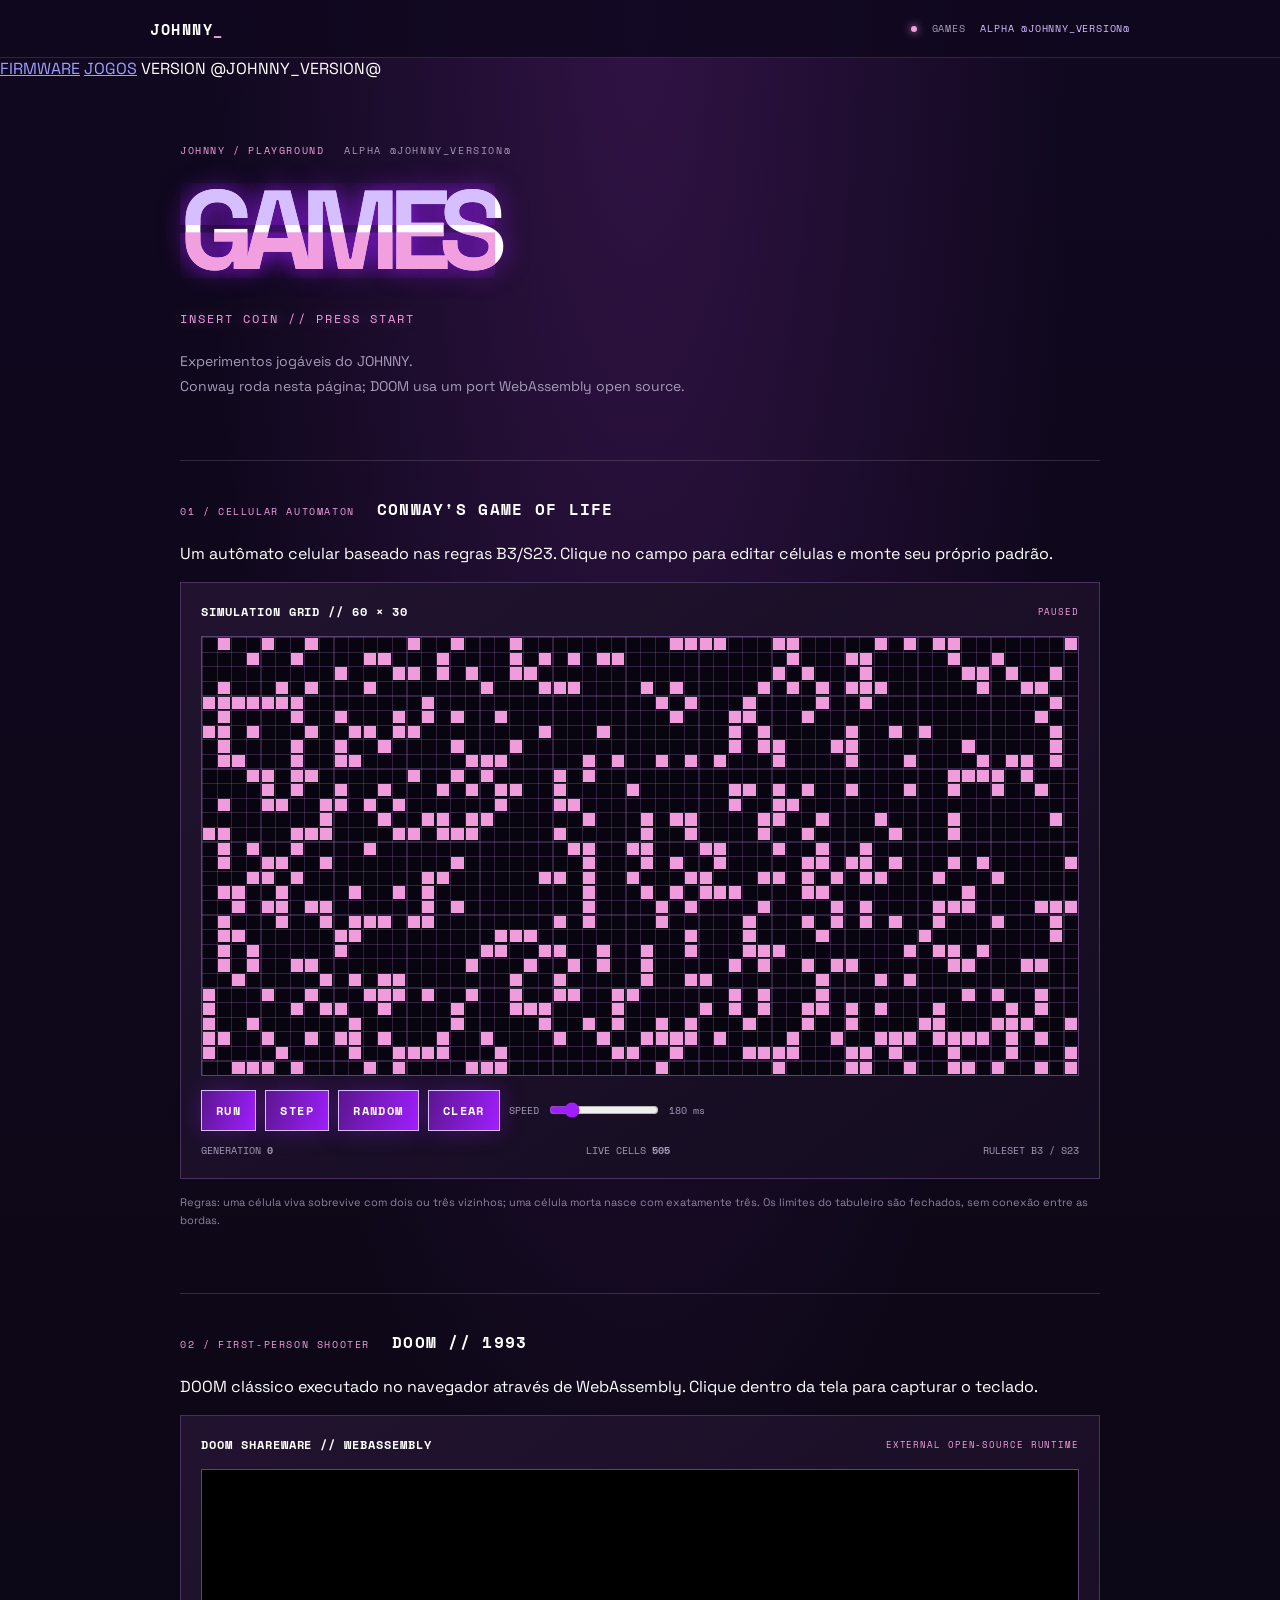
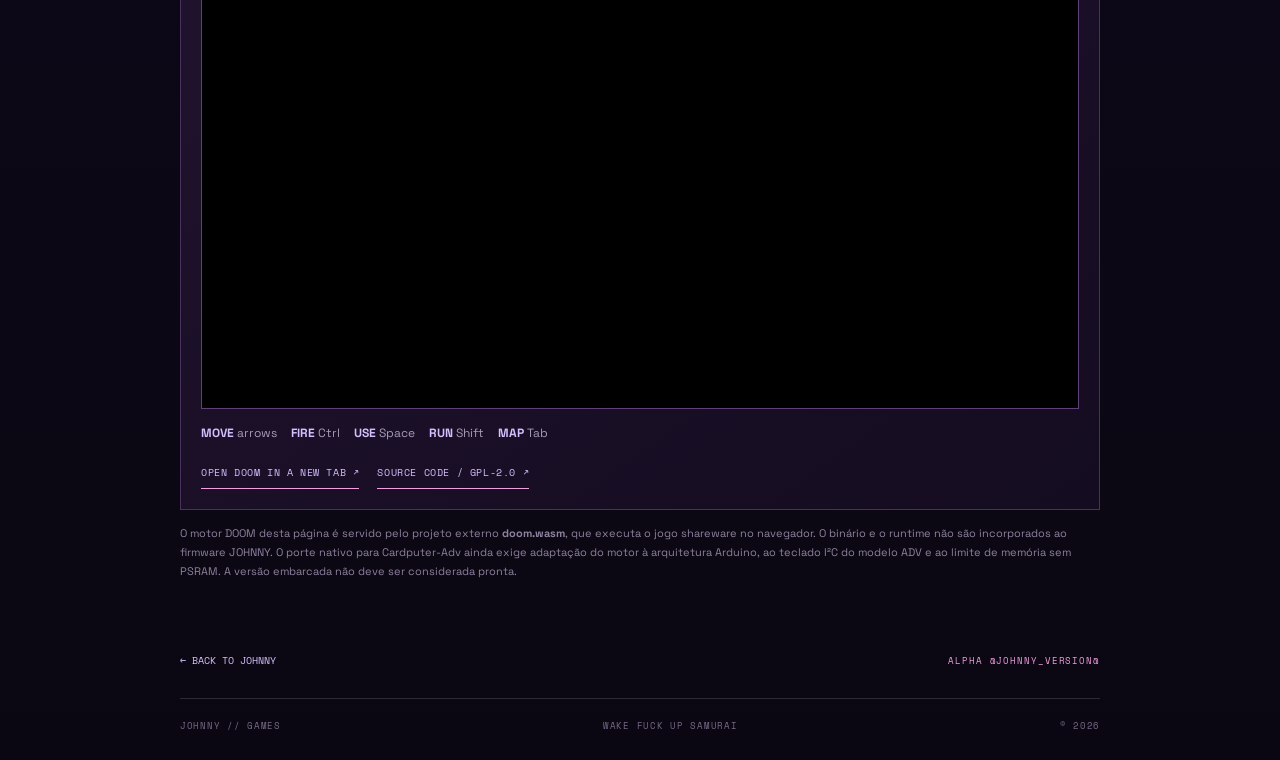
==== games.html @ 4cd77ca8 "Add Games page with Conway Life and browser DOOM" ====
<!doctype html>
<html lang="pt-BR">
<head>
<meta charset="utf-8">
<meta name="viewport" content="width=device-width,initial-scale=1">
<meta name="theme-color" content="#10081f">
<meta http-equiv="Cache-Control" content="no-cache, no-store, must-revalidate">
<meta http-equiv="Pragma" content="no-cache">
<meta http-equiv="Expires" content="0">
<meta name="description" content="JOHNNY Games — Conway's Game of Life and DOOM 1993 in the browser.">
<title>JOHNNY // GAMES</title>
<link rel="stylesheet" href="style.css?v=@JOHNNY_VERSION@">
<style>
.games-hero{min-height:300px;padding:64px 0 36px;text-align:left;align-items:flex-start}
.games-hero .glitch{font-size:clamp(64px,12vw,112px);margin:25px 0 14px}
.game-panel{border:1px solid var(--line);background:linear-gradient(145deg,#21132f,#140c20);padding:20px;margin-top:18px}
.game-panel-head{display:flex;justify-content:space-between;align-items:center;gap:12px;margin-bottom:16px}
.game-panel-head h3{margin:0;font:700 12px 'Space Mono',monospace;letter-spacing:.08em}
.game-tag{font:9px 'Space Mono',monospace;color:var(--pink);letter-spacing:.1em}
.life-canvas-wrap{width:100%;overflow:auto;border:1px solid #604078;background:#080510}
#life-canvas{display:block;width:100%;min-width:520px;height:auto;image-rendering:pixelated;cursor:crosshair;outline:none}
.life-controls{display:flex;align-items:center;flex-wrap:wrap;gap:9px;margin-top:14px}
.life-controls button{padding:11px 14px}
.life-controls label{display:flex;gap:8px;align-items:center;color:var(--muted);font:10px 'Space Mono',monospace}
.life-controls input{accent-color:var(--purple);width:110px}
.game-stats{display:flex;justify-content:space-between;gap:10px;flex-wrap:wrap;margin-top:12px;color:var(--muted);font:10px 'Space Mono',monospace}
.doom-frame-wrap{width:100%;height:clamp(270px,55vw,540px);background:#050307;border:1px solid #604078;overflow:hidden}
#doom-frame{display:block;width:100%;height:100%;border:0;background:#000}
.doom-notes{display:flex;gap:14px;flex-wrap:wrap;margin-top:14px;color:var(--muted);font-size:12px;line-height:1.7}
.doom-notes strong{color:var(--lav)}
.game-actions{display:flex;gap:18px;flex-wrap:wrap;margin-top:14px}
.game-actions a{color:var(--lav);font:10px 'Space Mono',monospace;letter-spacing:.06em;text-decoration:none;border-bottom:1px solid var(--pink);padding:8px 0}
.game-footnote{color:#8f829f;font-size:11px;line-height:1.7;margin-top:14px}
.back-top{display:flex;justify-content:space-between;align-items:center;margin:10px 0 30px}
.back-top a{color:var(--lav);text-decoration:none;font:10px 'Space Mono',monospace}
@media(max-width:640px){.games-hero{padding-top:52px}.game-panel{padding:13px}.game-panel-head{align-items:flex-start;flex-direction:column}.life-controls button{flex:1}.doom-frame-wrap{height:360px}}
</style>
</head>
<body>
<header class="topbar">
  <a class="brand" href="index.html">JOHNNY<span>_</span></a>
  <div class="device-state"><i></i> GAMES <b>ALPHA @JOHNNY_VERSION@</b></div>
</header>
<nav class="site-tabs" aria-label="Site sections">
  <a href="index.html">FIRMWARE</a>
  <a class="active" href="games.html">JOGOS</a>
  <span>VERSION @JOHNNY_VERSION@</span>
</nav>
<main>
<section class="hero games-hero">
  <div class="eyebrow">JOHNNY / PLAYGROUND <span>ALPHA @JOHNNY_VERSION@</span></div>
  <h1 class="glitch" data-text="GAMES">GAMES</h1>
  <p class="tagline">INSERT COIN // PRESS START</p>
  <p class="intro">Experimentos jogáveis do JOHNNY.<br>Conway roda nesta página; DOOM usa um port WebAssembly open source.</p>
</section>

<section class="section" id="life">
  <div class="section-head"><span>01 / CELLULAR AUTOMATON</span><h2>CONWAY'S GAME OF LIFE</h2></div>
  <p class="intro">Um autômato celular baseado nas regras B3/S23. Clique no campo para editar células e monte seu próprio padrão.</p>
  <div class="game-panel">
    <div class="game-panel-head"><h3>SIMULATION GRID // 60 × 30</h3><span class="game-tag" id="life-state">PAUSED</span></div>
    <div class="life-canvas-wrap"><canvas id="life-canvas" width="720" height="360" tabindex="0" aria-label="Grade do Jogo da Vida de Conway. Clique para ativar ou desativar células."></canvas></div>
    <div class="life-controls">
      <button id="life-toggle">RUN</button>
      <button id="life-step">STEP</button>
      <button id="life-random" class="secondary">RANDOM</button>
      <button id="life-clear" class="secondary">CLEAR</button>
      <label>SPEED <input id="life-speed" type="range" min="60" max="800" step="20" value="180"><output id="life-speed-value">180 ms</output></label>
    </div>
    <div class="game-stats"><span>GENERATION <b id="life-generation">0</b></span><span>LIVE CELLS <b id="life-population">0</b></span><span>RULESET B3 / S23</span></div>
  </div>
  <p class="game-footnote">Regras: uma célula viva sobrevive com dois ou três vizinhos; uma célula morta nasce com exatamente três. Os limites do tabuleiro são fechados, sem conexão entre as bordas.</p>
</section>

<section class="section" id="doom">
  <div class="section-head"><span>02 / FIRST-PERSON SHOOTER</span><h2>DOOM // 1993</h2></div>
  <p class="intro">DOOM clássico executado no navegador através de WebAssembly. Clique dentro da tela para capturar o teclado.</p>
  <div class="game-panel">
    <div class="game-panel-head"><h3>DOOM SHAREWARE // WEBASSEMBLY</h3><span class="game-tag">EXTERNAL OPEN-SOURCE RUNTIME</span></div>
    <div class="doom-frame-wrap">
      <iframe id="doom-frame" src="https://jacobenget.github.io/doom.wasm/examples/browser/doom.html" title="DOOM 1993 running in WebAssembly" loading="lazy" allow="fullscreen" allowfullscreen referrerpolicy="strict-origin-when-cross-origin"></iframe>
    </div>
    <div class="doom-notes">
      <span><strong>MOVE</strong> arrows</span>
      <span><strong>FIRE</strong> Ctrl</span>
      <span><strong>USE</strong> Space</span>
      <span><strong>RUN</strong> Shift</span>
      <span><strong>MAP</strong> Tab</span>
    </div>
    <div class="game-actions">
      <a href="https://jacobenget.github.io/doom.wasm/examples/browser/doom.html" target="_blank" rel="noopener noreferrer">OPEN DOOM IN A NEW TAB ↗</a>
      <a href="https://github.com/jacobenget/doom.wasm" target="_blank" rel="noopener noreferrer">SOURCE CODE / GPL-2.0 ↗</a>
    </div>
  </div>
  <p class="game-footnote">O motor DOOM desta página é servido pelo projeto externo <strong>doom.wasm</strong>, que executa o jogo shareware no navegador. O binário e o runtime não são incorporados ao firmware JOHNNY. O porte nativo para Cardputer-Adv ainda exige adaptação do motor à arquitetura Arduino, ao teclado I²C do modelo ADV e ao limite de memória sem PSRAM. A versão embarcada não deve ser considerada pronta.</p>
</section>

<div class="back-top"><a href="index.html">← BACK TO JOHNNY</a><span class="game-tag">ALPHA @JOHNNY_VERSION@</span></div>
<footer><span>JOHNNY // GAMES</span><span>WAKE FUCK UP SAMURAI</span><span>© 2026</span></footer>
</main>
<script>
(() => {
  const canvas = document.getElementById("life-canvas");
  const ctx = canvas.getContext("2d", { alpha: false });
  const cols = 60, rows = 30, cell = 12;
  let grid = new Uint8Array(cols * rows);
  let next = new Uint8Array(cols * rows);
  let running = false, generation = 0, lastStep = 0, interval = 180;
  const index = (x, y) => y * cols + x;
  const $ = (id) => document.getElementById(id);

  function render() {
    ctx.fillStyle = "#080510";
    ctx.fillRect(0, 0, canvas.width, canvas.height);
    ctx.fillStyle = "#ef9bdc";
    for (let y = 0; y < rows; y++) {
      for (let x = 0; x < cols; x++) {
        if (grid[index(x, y)]) ctx.fillRect(x * cell + 1, y * cell + 1, cell - 2, cell - 2);
      }
    }
    ctx.strokeStyle = "rgba(161, 110, 193, .27)";
    ctx.lineWidth = 1;
    for (let x = 0; x <= cols; x++) {
      ctx.beginPath(); ctx.moveTo(x * cell + .5, 0); ctx.lineTo(x * cell + .5, canvas.height); ctx.stroke();
    }
    for (let y = 0; y <= rows; y++) {
      ctx.beginPath(); ctx.moveTo(0, y * cell + .5); ctx.lineTo(canvas.width, y * cell + .5); ctx.stroke();
    }
    $("life-generation").textContent = generation;
    $("life-population").textContent = grid.reduce((sum, value) => sum + value, 0);
    $("life-state").textContent = running ? "RUNNING" : "PAUSED";
    $("life-toggle").textContent = running ? "PAUSE" : "RUN";
  }

  function step() {
    for (let y = 0; y < rows; y++) {
      for (let x = 0; x < cols; x++) {
        let neighbours = 0;
        for (let dy = -1; dy <= 1; dy++) {
          for (let dx = -1; dx <= 1; dx++) {
            if (dx === 0 && dy === 0) continue;
            const nx = x + dx, ny = y + dy;
            if (nx >= 0 && nx < cols && ny >= 0 && ny < rows) neighbours += grid[index(nx, ny)];
          }
        }
        const current = grid[index(x, y)];
        next[index(x, y)] = current ? (neighbours === 2 || neighbours === 3 ? 1 : 0) : (neighbours === 3 ? 1 : 0);
      }
    }
    const old = grid; grid = next; next = old;
    generation++;
    render();
  }

  function setRunning(value) {
    running = value;
    lastStep = 0;
    render();
  }

  function seed() {
    for (let i = 0; i < grid.length; i++) grid[i] = Math.random() < .27 ? 1 : 0;
    generation = 0; render();
  }

  function clear() {
    grid.fill(0); generation = 0; setRunning(false);
  }

  function animationFrame(now) {
    if (running && (!lastStep || now - lastStep >= interval)) {
      step();
      lastStep = now;
    }
    requestAnimationFrame(animationFrame);
  }

  canvas.addEventListener("pointerdown", event => {
    const bounds = canvas.getBoundingClientRect();
    const x = Math.floor((event.clientX - bounds.left) * canvas.width / bounds.width / cell);
    const y = Math.floor((event.clientY - bounds.top) * canvas.height / bounds.height / cell);
    if (x < 0 || x >= cols || y < 0 || y >= rows) return;
    grid[index(x, y)] ^= 1;
    render();
    canvas.focus({ preventScroll: true });
  });
  $("life-toggle").addEventListener("click", () => setRunning(!running));
  $("life-step").addEventListener("click", () => { setRunning(false); step(); });
  $("life-random").addEventListener("click", seed);
  $("life-clear").addEventListener("click", clear);
  $("life-speed").addEventListener("input", event => {
    interval = Number(event.target.value);
    $("life-speed-value").textContent = interval + " ms";
  });
  document.addEventListener("keydown", event => {
    if (event.target instanceof HTMLInputElement || event.target instanceof HTMLButtonElement) return;
    if (event.code === "Space") { event.preventDefault(); setRunning(!running); }
    else if (event.key.toLowerCase() === "r") seed();
    else if (event.key.toLowerCase() === "c") clear();
    else if (event.key.toLowerCase() === "n") { setRunning(false); step(); }
  });
  seed();
  setRunning(false);
  requestAnimationFrame(animationFrame);
})();
</script>
</body>
</html>
---- style.css ----
@import url('https://fonts.googleapis.com/css2?family=Space+Grotesk:wght@400;500;600;700&family=Space+Mono:wght@400;700&display=swap');
:root{color-scheme:dark;--bg:#10081f;--panel:#1b102b;--purple:#a01fff;--pink:#f19fdf;--lav:#d5bfff;--muted:#a69bb8;--line:#49315e}
*{box-sizing:border-box}html{scroll-behavior:smooth}
body{margin:0;min-height:100vh;background:radial-gradient(ellipse at 50% 0,#301344 0,transparent 48%),linear-gradient(180deg,#10081f,#0b0712);color:#fff;font-family:'Space Grotesk',sans-serif}
.topbar{height:58px;padding:0 max(22px,calc((100vw - 980px)/2));display:flex;align-items:center;justify-content:space-between;border-bottom:1px solid #ffffff20;background:#10081fdd}
.brand{font:700 15px 'Space Mono',monospace;letter-spacing:.1em;color:white;text-decoration:none}.brand span{color:var(--pink);animation:blink 1s steps(2) infinite}
.device-state{font:10px 'Space Mono',monospace;color:var(--muted);letter-spacing:.08em}.device-state i{display:inline-block;width:6px;height:6px;border-radius:50%;background:var(--pink);box-shadow:0 0 9px var(--pink);margin-right:8px}.device-state b{color:var(--lav);font-weight:400;margin-left:8px}
main{width:min(920px,calc(100% - 40px));margin:auto}.hero{text-align:center;min-height:520px;padding:82px 0 40px;display:flex;flex-direction:column;align-items:center}
.eyebrow,.section-head>span,.transfer small{font:10px 'Space Mono',monospace;letter-spacing:.16em;color:var(--pink)}.eyebrow span{color:var(--muted);margin-left:12px}
.glitch{position:relative;display:inline-block;margin:28px 0 12px;font-size:clamp(82px,18vw,164px);font-weight:700;letter-spacing:-.105em;line-height:.85;color:#fff;text-shadow:0 0 26px #a01fff88}
.glitch:before,.glitch:after{content:attr(data-text);position:absolute;inset:0;pointer-events:none;overflow:hidden}.glitch:before{color:var(--lav);clip-path:inset(0 0 56% 0);animation:glitch-a 3s infinite steps(1)}.glitch:after{color:var(--pink);clip-path:inset(52% 0 0 0);animation:glitch-b 2.3s infinite steps(1)}
@keyframes glitch-a{0%,88%,100%{transform:translate(0)}89%{transform:translate(-5px,-2px)}91%{transform:translate(3px,1px)}93%{transform:translate(-2px,0)}}@keyframes glitch-b{0%,82%,100%{transform:translate(0)}84%{transform:translate(4px,2px)}86%{transform:translate(-4px,-1px)}88%{transform:translate(2px,0)}}@keyframes blink{50%{opacity:0}}
.tagline{margin:18px 0;color:var(--pink);font:12px 'Space Mono',monospace;letter-spacing:.17em;text-shadow:0 0 14px #f19fdf66}.hero>p:not(.tagline):not(.install-note){color:var(--muted);font-size:14px;line-height:1.8;margin:4px 0 24px}
esp-web-install-button{display:block}button{cursor:pointer;border:1px solid var(--lav);background:linear-gradient(110deg,#5b168e,#a01fff);color:#fff;padding:16px 28px;font:700 12px 'Space Mono',monospace;letter-spacing:.12em;box-shadow:0 0 25px #a01fff4d;transition:transform .2s,box-shadow .2s}button:hover{transform:translateY(-2px);box-shadow:0 0 34px #a01fff88}button span{margin-left:25px;color:var(--pink)}.install-note{margin:11px 0;color:#7f748f;font:9px 'Space Mono',monospace;letter-spacing:.1em}
.terminal-line{margin-top:38px;width:min(440px,100%);padding:10px 13px;text-align:left;border:1px solid var(--line);background:#10081f;color:var(--lav);font:9px 'Space Mono',monospace}.terminal-line span{color:var(--pink);margin-right:12px}.terminal-line b{float:right;color:var(--pink)}
.section{border-top:1px solid #ffffff24;padding:36px 0 52px}.section-head{display:flex;align-items:baseline;gap:22px;margin-bottom:22px}.section-head h2{margin:0;font:700 16px 'Space Mono',monospace;letter-spacing:.08em}
.steps{display:grid;grid-template-columns:repeat(3,1fr);gap:10px}.steps article{min-height:130px;padding:18px;border:1px solid var(--line);background:linear-gradient(145deg,#21132f,#140c20)}.steps small,.modules article>span{display:block;color:var(--pink);font:9px 'Space Mono',monospace;letter-spacing:.12em}.steps strong{display:block;margin:17px 0 8px;font:700 12px 'Space Mono',monospace}.steps p,.modules p,.transfer p{margin:0;color:var(--muted);font-size:12px;line-height:1.7}
.modules{display:grid;grid-template-columns:repeat(2,1fr);gap:9px}.modules article{min-height:98px;display:grid;grid-template-columns:30px 1fr 24px;gap:12px;align-items:center;padding:17px;border:1px solid var(--line);background:linear-gradient(145deg,#21132f,#140c20);transition:border-color .2s,background .2s}.modules article:hover{border-color:var(--pink);background:#28143b}.modules h3{margin:0 0 6px;font:700 12px 'Space Mono',monospace;letter-spacing:.08em}.modules article>b{font-size:22px;color:var(--lav);font-weight:400;text-align:right}
.transfer{display:flex;justify-content:space-between;align-items:center;gap:25px}.transfer h2{font:700 clamp(22px,4vw,34px) 'Space Mono',monospace;line-height:1.35;margin:12px 0}.transfer h2 em{font-style:normal;color:var(--pink)}.transfer p{max-width:470px}.transfer>a{flex-shrink:0;color:var(--lav);font:10px 'Space Mono',monospace;letter-spacing:.08em;text-decoration:none;border-bottom:1px solid var(--pink);padding:12px 0}
footer{display:flex;justify-content:space-between;gap:12px;padding:20px 0 28px;border-top:1px solid #ffffff24;color:#776b88;font:9px 'Space Mono',monospace;letter-spacing:.08em}
@media(max-width:640px){.topbar{padding:0 16px}.device-state{font-size:8px}main{width:calc(100% - 30px)}.hero{padding-top:70px;min-height:490px}.steps{grid-template-columns:1fr}.steps article{min-height:0;padding:15px}.steps strong{display:inline;margin:0 10px 0 0}.steps p{margin-top:8px}.modules{grid-template-columns:1fr}.transfer{align-items:flex-start;flex-direction:column}.section-head{gap:12px}.section-head h2{font-size:13px}footer{flex-wrap:wrap;font-size:8px}}@media(prefers-reduced-motion:reduce){*,*:before,*:after{scroll-behavior:auto!important;animation:none!important;transition:none!important}}
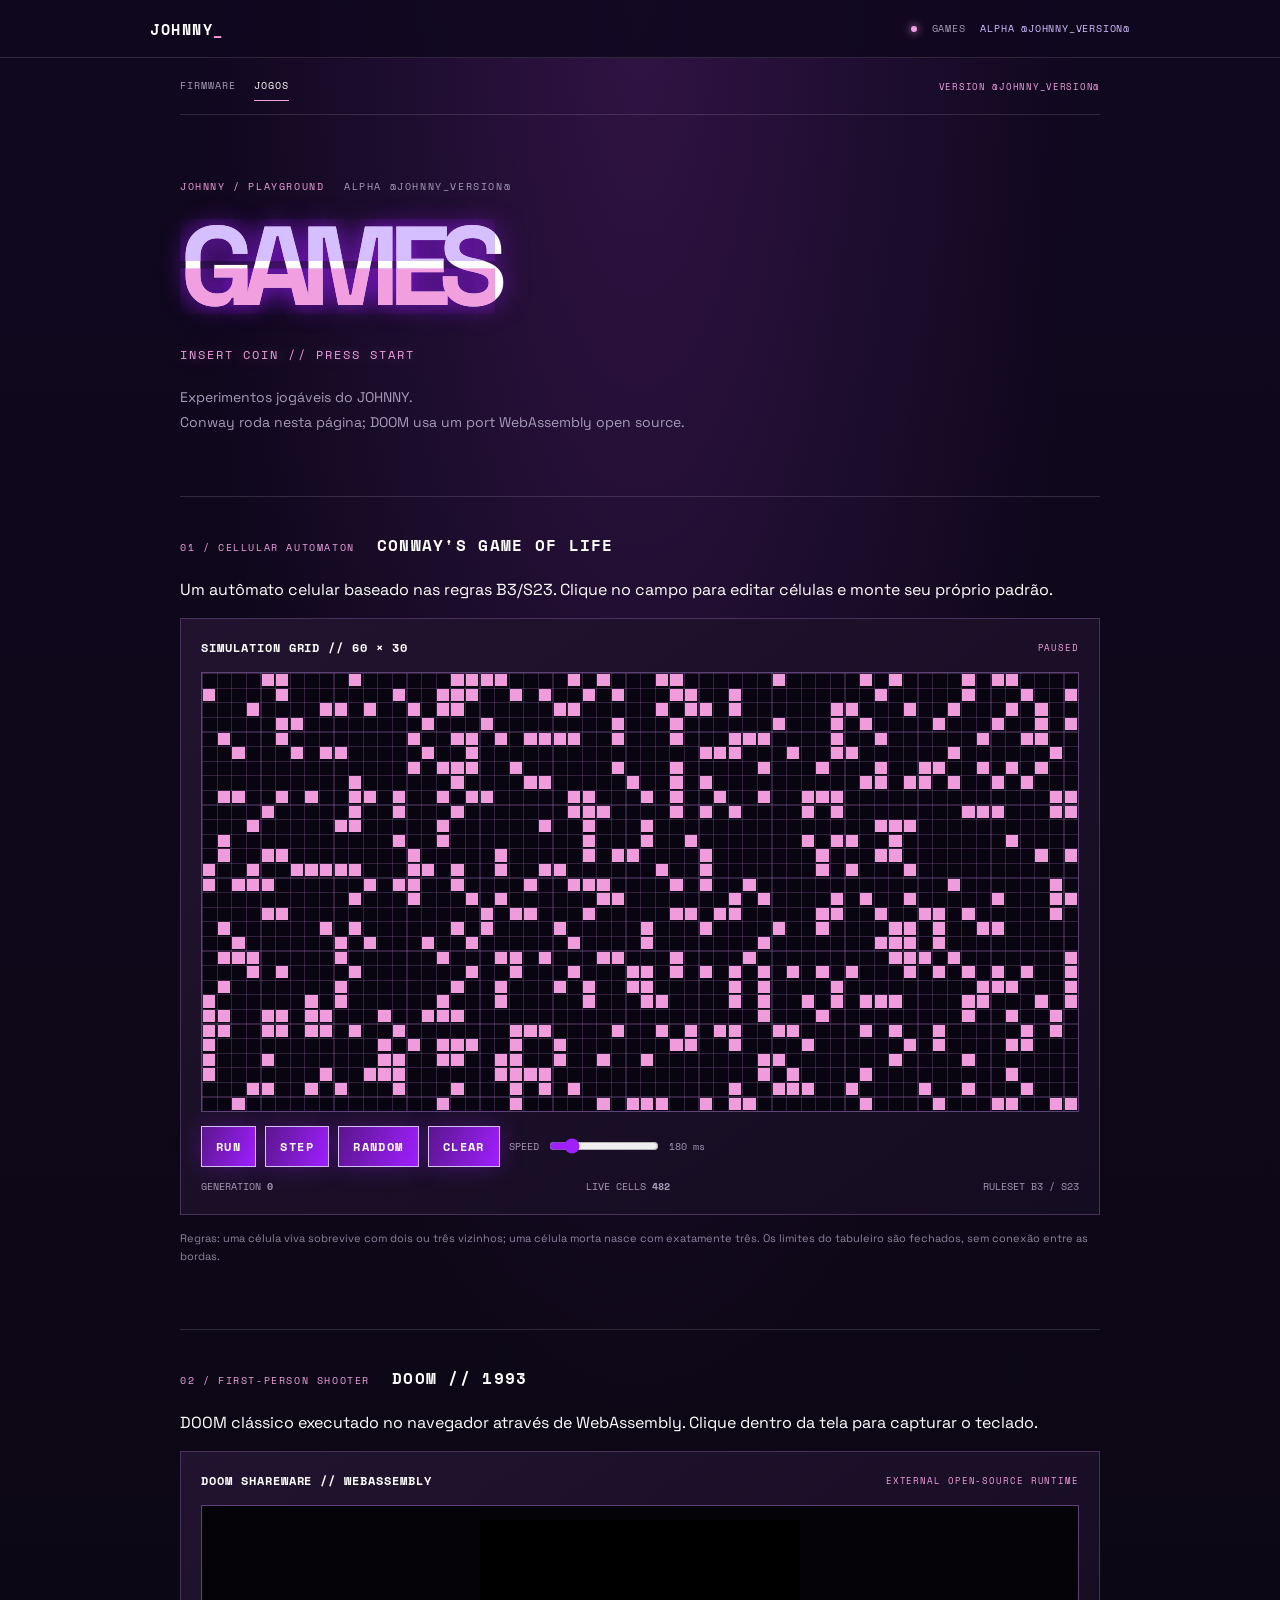
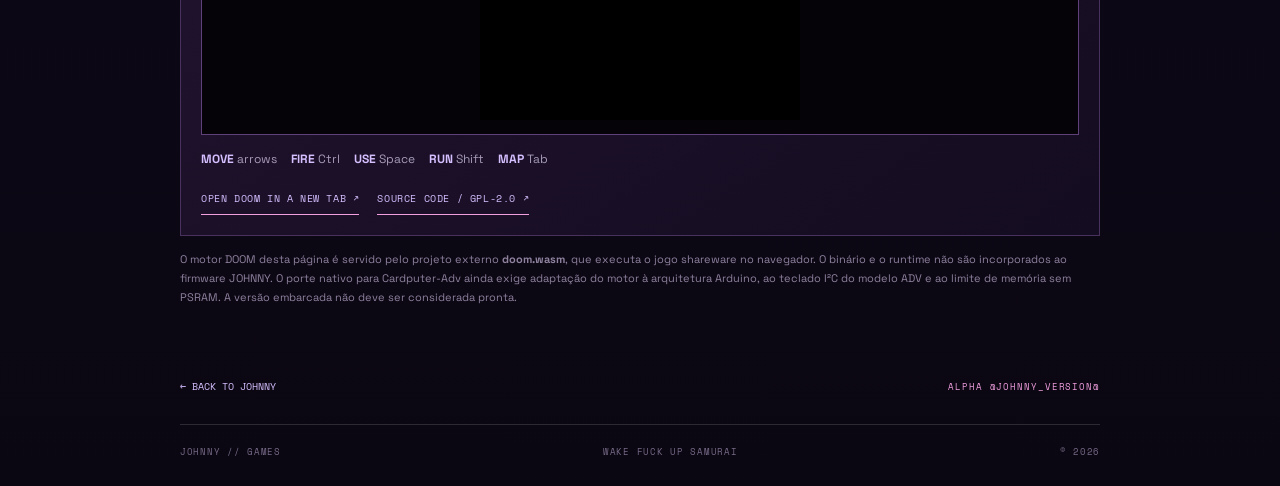
==== commit ad1978a3: "Tune embedded Doom viewport for original 320 by 200 display" ====
--- a/games.html
+++ b/games.html
@@ -24,8 +24,8 @@
 .life-controls label{display:flex;gap:8px;align-items:center;color:var(--muted);font:10px 'Space Mono',monospace}
 .life-controls input{accent-color:var(--purple);width:110px}
 .game-stats{display:flex;justify-content:space-between;gap:10px;flex-wrap:wrap;margin-top:12px;color:var(--muted);font:10px 'Space Mono',monospace}
-.doom-frame-wrap{width:100%;height:clamp(270px,55vw,540px);background:#050307;border:1px solid #604078;overflow:hidden}
-#doom-frame{display:block;width:100%;height:100%;border:0;background:#000}
+.doom-frame-wrap{width:100%;height:230px;display:flex;justify-content:center;align-items:center;background:#050307;border:1px solid #604078;overflow:hidden}
+#doom-frame{display:block;width:320px;height:200px;max-width:100%;border:0;background:#000}
 .doom-notes{display:flex;gap:14px;flex-wrap:wrap;margin-top:14px;color:var(--muted);font-size:12px;line-height:1.7}
 .doom-notes strong{color:var(--lav)}
 .game-actions{display:flex;gap:18px;flex-wrap:wrap;margin-top:14px}
--- a/style.css
+++ b/style.css
@@ -18,4 +18,14 @@
 .modules{display:grid;grid-template-columns:repeat(2,1fr);gap:9px}.modules article{min-height:98px;display:grid;grid-template-columns:30px 1fr 24px;gap:12px;align-items:center;padding:17px;border:1px solid var(--line);background:linear-gradient(145deg,#21132f,#140c20);transition:border-color .2s,background .2s}.modules article:hover{border-color:var(--pink);background:#28143b}.modules h3{margin:0 0 6px;font:700 12px 'Space Mono',monospace;letter-spacing:.08em}.modules article>b{font-size:22px;color:var(--lav);font-weight:400;text-align:right}
 .transfer{display:flex;justify-content:space-between;align-items:center;gap:25px}.transfer h2{font:700 clamp(22px,4vw,34px) 'Space Mono',monospace;line-height:1.35;margin:12px 0}.transfer h2 em{font-style:normal;color:var(--pink)}.transfer p{max-width:470px}.transfer>a{flex-shrink:0;color:var(--lav);font:10px 'Space Mono',monospace;letter-spacing:.08em;text-decoration:none;border-bottom:1px solid var(--pink);padding:12px 0}
 footer{display:flex;justify-content:space-between;gap:12px;padding:20px 0 28px;border-top:1px solid #ffffff24;color:#776b88;font:9px 'Space Mono',monospace;letter-spacing:.08em}
-@media(max-width:640px){.topbar{padding:0 16px}.device-state{font-size:8px}main{width:calc(100% - 30px)}.hero{padding-top:70px;min-height:490px}.steps{grid-template-columns:1fr}.steps article{min-height:0;padding:15px}.steps strong{display:inline;margin:0 10px 0 0}.steps p{margin-top:8px}.modules{grid-template-columns:1fr}.transfer{align-items:flex-start;flex-direction:column}.section-head{gap:12px}.section-head h2{font-size:13px}footer{flex-wrap:wrap;font-size:8px}}@media(prefers-reduced-motion:reduce){*,*:before,*:after{scroll-behavior:auto!important;animation:none!important;transition:none!important}}+@media(max-width:640px){.topbar{padding:0 16px}.device-state{font-size:8px}main{width:calc(100% - 30px)}.hero{padding-top:70px;min-height:490px}.steps{grid-template-columns:1fr}.steps article{min-height:0;padding:15px}.steps strong{display:inline;margin:0 10px 0 0}.steps p{margin-top:8px}.modules{grid-template-columns:1fr}.transfer{align-items:flex-start;flex-direction:column}.section-head{gap:12px}.section-head h2{font-size:13px}footer{flex-wrap:wrap;font-size:8px}}@media(prefers-reduced-motion:reduce){*,*:before,*:after{scroll-behavior:auto!important;animation:none!important;transition:none!important}}
+/* Site navigation and Games entry */
+.site-tabs{width:min(920px,calc(100% - 40px));margin:0 auto;display:flex;align-items:center;gap:18px;padding:13px 0;border-bottom:1px solid #ffffff20}
+.site-tabs a{font:10px 'Space Mono',monospace;letter-spacing:.1em;color:var(--muted);text-decoration:none;padding:7px 0;border-bottom:1px solid transparent}
+.site-tabs a:hover,.site-tabs a.active{color:#fff;border-color:var(--pink)}
+.site-tabs span{margin-left:auto;color:var(--pink);font:9px 'Space Mono',monospace;letter-spacing:.08em}
+.game-entry-card{display:flex;justify-content:space-between;align-items:center;gap:24px;padding:22px;border:1px solid var(--line);background:linear-gradient(120deg,#21132f,#140c20)}
+.game-entry-card h3{margin:0 0 8px;font:700 13px 'Space Mono',monospace;letter-spacing:.08em}
+.game-entry-card p{margin:0;color:var(--muted);font-size:12px;line-height:1.7}
+.game-entry-card a{flex-shrink:0;color:var(--lav);text-decoration:none;font:10px 'Space Mono',monospace;border-bottom:1px solid var(--pink);padding:10px 0}
+@media(max-width:640px){.site-tabs{width:calc(100% - 30px)}.game-entry-card{align-items:flex-start;flex-direction:column}.game-entry-card a{align-self:flex-start}}
